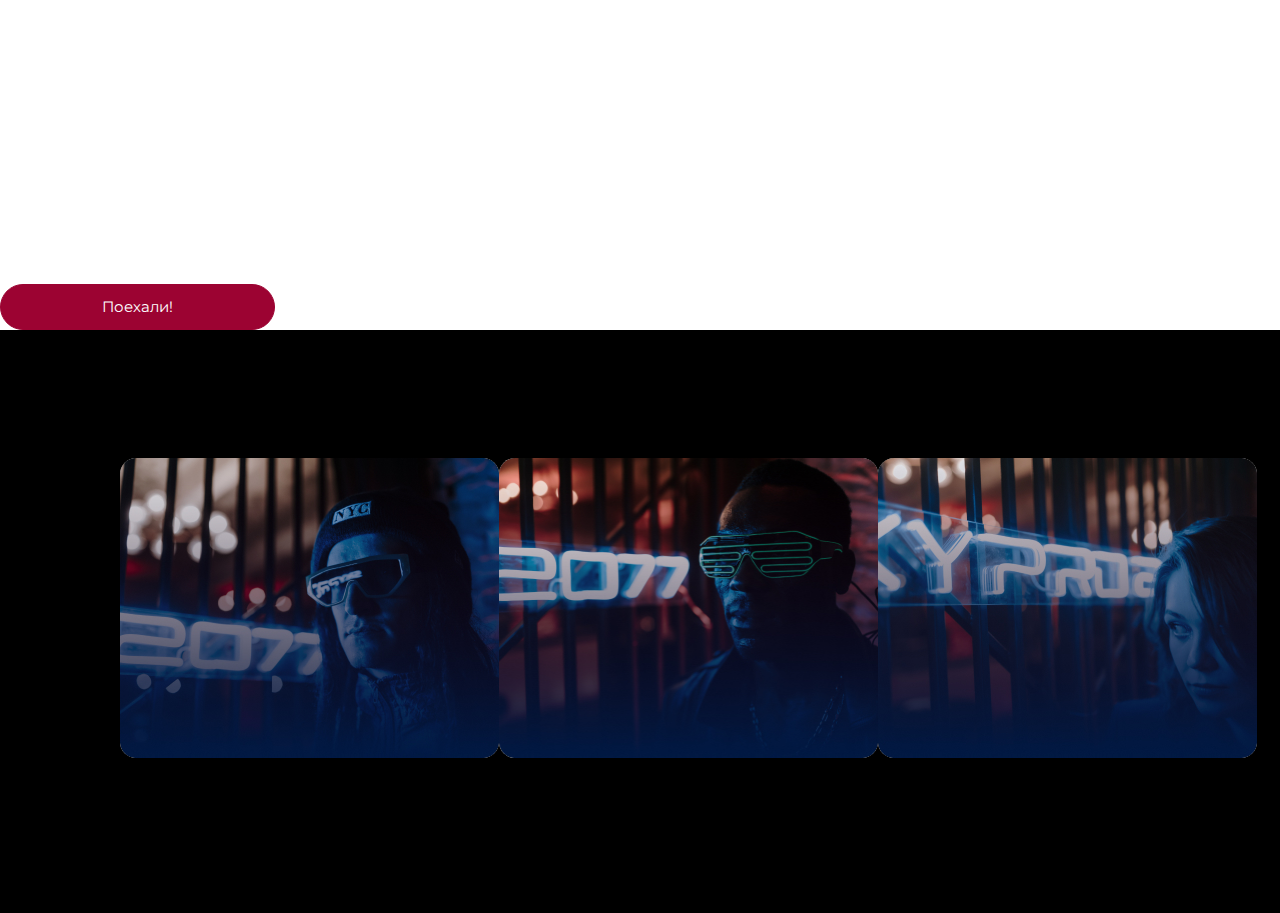
==== hw3/index 2.html @ bc56debc "commithw3" ====
<!DOCTYPE html>
<html lang="en">
<head>
    <meta charset="UTF-8">
    <meta name="viewport" content="width=device-width, initial-scale=1.0">
    <title>Document</title>
        <link rel="preconnect" href="https://fonts.googleapis.com">
    <link rel="preconnect" href="https://fonts.gstatic.com" crossorigin>
    <link href="https://fonts.googleapis.com/css2?family=Montserrat:wght@400;500;600&display=swap" rel="stylesheet">
    <link rel="stylesheet" href="style.css">
</head>

<body>
       <section class="top__content" >
            <h1 class="title">Добро пожаловать на мой сайт !</h1>
            <p class="top__text">
                Вам предстоит пройти несколько увлекательных игр. Если готов нажимай поехали и приступай
            </p>
            <button class="button">Поехали!</button>
       </section>
   

        <div class="product-content">
            <div class="product">
            <img src="image/game1.jpg" alt="" class="product__img">
            <h3 class="product__heading">Игра 1</h3>
            
            </div>
            
      

            <div class="product">
            <img src="image/game2.jpg" alt="" class="product__img">
            <h3 class="product__heading">Игра 2</h3>
            
            </div>
            
       
          
            <div class="product">
            <img src="image/game3.jpg" alt="Комод" class="product__img">
            <h3 class="product__heading">Игра 3</h3>
           
            </div>
        </div>


    </section>
    
   
          
           
    
    

</body>
</html>
---- hw3/style.css ----
@charset "UTF-8";

* {
    margin: 0;
    padding: 0;
    box-sizing: border-box;
}

body {
    font-family: 'Montserrat', sans-serif;
}
a {
    text-decoration: none;
}
.top {
    height: 735px;
    background-image: url(image/main.jpg);
    background-repeat: no-repeat;
    background-position: center;
    background-size: cover;
    height: 1024px;
}

.title {
    font-style: normal;
    font-weight: 700;
    font-size: 64px;
    line-height: 78px;
    color: #FFFFFF;
    padding-top: 64px;
    margin-bottom: 16px;
    width: 792px;

}

.top__text {
    font-style: normal;
    font-weight: 400;
    font-size: 24px;
    line-height: 32px;
    color: #FFFFFF;
    margin-bottom: 16px;
}


.button {
    color: #FFFFFF;
    font-family: Montserrat;
    font-size: 18px;
    font-style: normal;
    font-weight: 400;
    line-height: normal;
    background: rgba 222, 215, 215, 0.41;
    border: 1px solid #9C0332;
    box-sizing: border-box;
    border-radius: 30px;
    background: #9C0332;
    width: 275px;
    height: 46px;
    font-size: 15px;
    line-height: 18px;
    
}



.product-content {
    height: 100%;
    margin: 0;
    padding-left: 120px;
    padding-right: 120px;
    display: flex;
    flex-direction: row;
    justify-content: space-between;
    align-items: center;
    /* border-radius: 16px; */
    background: #000;
   
}


.product__img {
    margin-top: 128px;
    margin-bottom: 128px;
    width: 379px;
    height: 300px;
    border-radius: 16px;
    
    

}
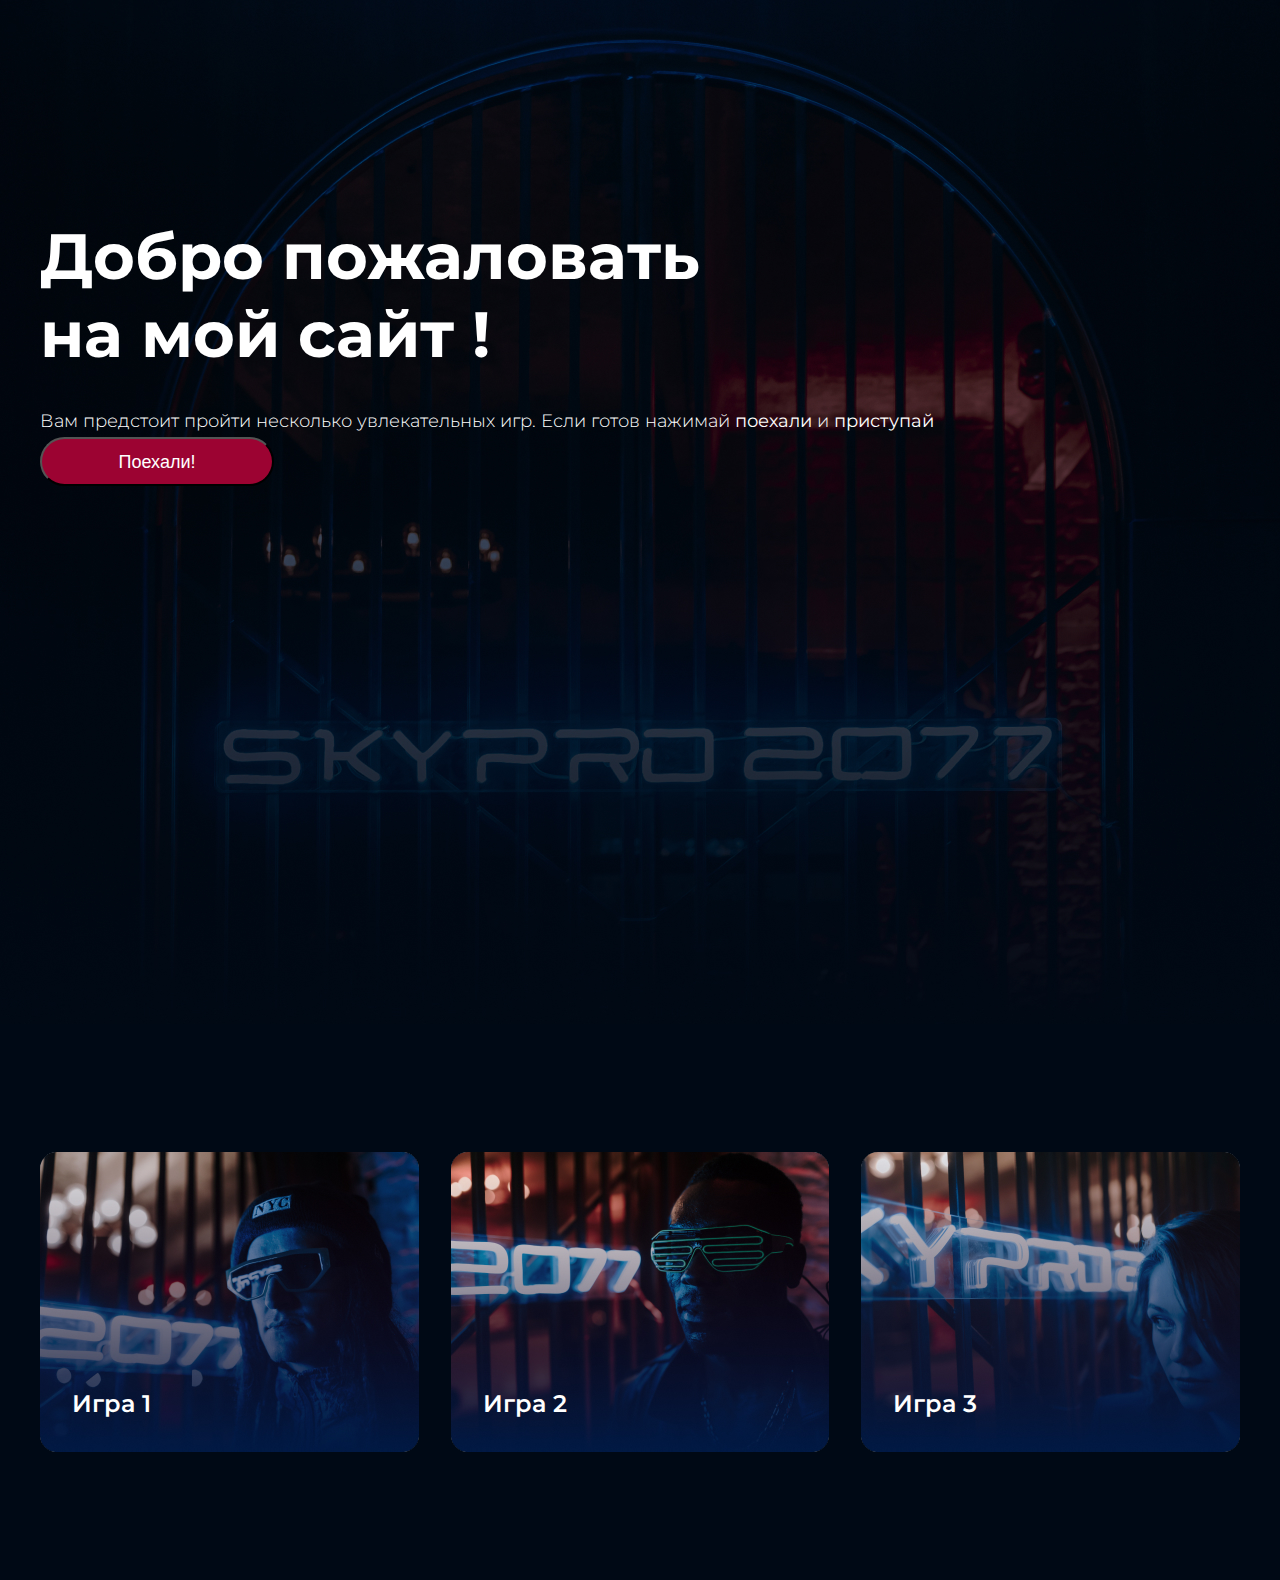
==== commit f87023ff: "comhw3" ====
--- a/hw3/index 2.html
+++ b/hw3/index 2.html
@@ -11,46 +11,26 @@
 </head>
 
 <body>
-       <section class="top__content" >
-            <h1 class="title">Добро пожаловать на мой сайт !</h1>
-            <p class="top__text">
-                Вам предстоит пройти несколько увлекательных игр. Если готов нажимай поехали и приступай
-            </p>
-            <button class="button">Поехали!</button>
-       </section>
-   
 
-        <div class="product-content">
-            <div class="product">
-            <img src="image/game1.jpg" alt="" class="product__img">
-            <h3 class="product__heading">Игра 1</h3>
-            
-            </div>
-            
-      
+    <section class="top center">
+        <h1 class="header">Добро пожаловать <br />
+             на мой сайт !
+        </h1>
+        <p class="text">
+            Вам предстоит пройти несколько увлекательных игр. Если готов нажимай <b>поехали</b> и <b>приступай</b>
+        </p>
+        <button class="button">Поехали!</button>
+    </section>
+ 
+     <section class="games center">
+        <a href="#" class="game game-1"><div class="game__name">Игра 1</div></a>
+        <a href="#" class="game game-2"><div class="game__name">Игра 2</div></a> 
+        <a href="#" class="game game-3"><div class="game__name">Игра 3</div></a>
+    </section>
 
-            <div class="product">
-            <img src="image/game2.jpg" alt="" class="product__img">
-            <h3 class="product__heading">Игра 2</h3>
-            
-            </div>
-            
        
-          
-            <div class="product">
-            <img src="image/game3.jpg" alt="Комод" class="product__img">
-            <h3 class="product__heading">Игра 3</h3>
-           
-            </div>
-        </div>
 
 
-    </section>
-    
-   
-          
-           
-    
     
 
 </body>
--- a/hw3/style.css
+++ b/hw3/style.css
@@ -12,80 +12,95 @@
 a {
     text-decoration: none;
 }
+
+.center {
+    padding-left: calc(50% - 600px);
+    padding-right: calc(50% - 600px);
+  }
+
 .top {
-    height: 735px;
+    height: 1024px;
     background-image: url(image/main.jpg);
     background-repeat: no-repeat;
     background-position: center;
     background-size: cover;
-    height: 1024px;
+    
 }
 
-.title {
+.header {
+    padding-top: 217px;
+    width: 788px;
     font-style: normal;
     font-weight: 700;
     font-size: 64px;
     line-height: 78px;
     color: #FFFFFF;
-    padding-top: 64px;
-    margin-bottom: 16px;
-    width: 792px;
+  
 
 }
 
-.top__text {
+.text {
+    padding-top: 32px;
     font-style: normal;
-    font-weight: 400;
-    font-size: 24px;
+    font-weight: 300;
+    font-size: 18px;
     line-height: 32px;
     color: #FFFFFF;
-    margin-bottom: 16px;
+    
 }
 
 
 .button {
+    width: 234px;
+    height: 49px;
+    font-weight: 400;
+    font-size: 18px;
+    line-height: 22px;
     color: #FFFFFF;
-    font-family: Montserrat;
-    font-size: 18px;
-    font-style: normal;
-    font-weight: 400;
-    line-height: normal;
-    background: rgba 222, 215, 215, 0.41;
-    border: 1px solid #9C0332;
+    border-radius: 30px;
+    background: #9c0332;
     box-sizing: border-box;
-    border-radius: 30px;
-    background: #9C0332;
-    width: 275px;
-    height: 46px;
-    font-size: 15px;
-    line-height: 18px;
-    
+    display: flex ;
+    align-items: center ;
+    justify-content: center ;
+    text-decoration: none ;
 }
 
+.games {
+    padding-top: 128px;
+    height: 556px;
+    background-color: #000915;
+    display: grid;
+    gap: 32px;
+    grid-template-columns: repeat(12, 1fr);
+  }
+  
+  .game {
+    height: 300px;
+    grid-column: span 4;
+    border-radius: 17px;
+    background-size: cover;
+    position: relative;
+  }
+  
+  .game__name {
+    position: absolute;
+    left: 32px;
+    bottom: 32px;
+    font-style: normal;
+    font-weight: 600;
+    font-size: 24px;
+    line-height: 32px;
+    color: #ffffff;
+  }
+  
+  .game-1 {
+    background-image: url(image/game1.jpg);
+  }
+  .game-2 {
+    background-image: url(image/game2.jpg);
+  }
+  .game-3 {
+    background-image: url(image/game3.jpg);
+  }
 
-
-.product-content {
-    height: 100%;
-    margin: 0;
-    padding-left: 120px;
-    padding-right: 120px;
-    display: flex;
-    flex-direction: row;
-    justify-content: space-between;
-    align-items: center;
-    /* border-radius: 16px; */
-    background: #000;
-   
-}
-
-
-.product__img {
-    margin-top: 128px;
-    margin-bottom: 128px;
-    width: 379px;
-    height: 300px;
-    border-radius: 16px;
-    
-    
-
-}
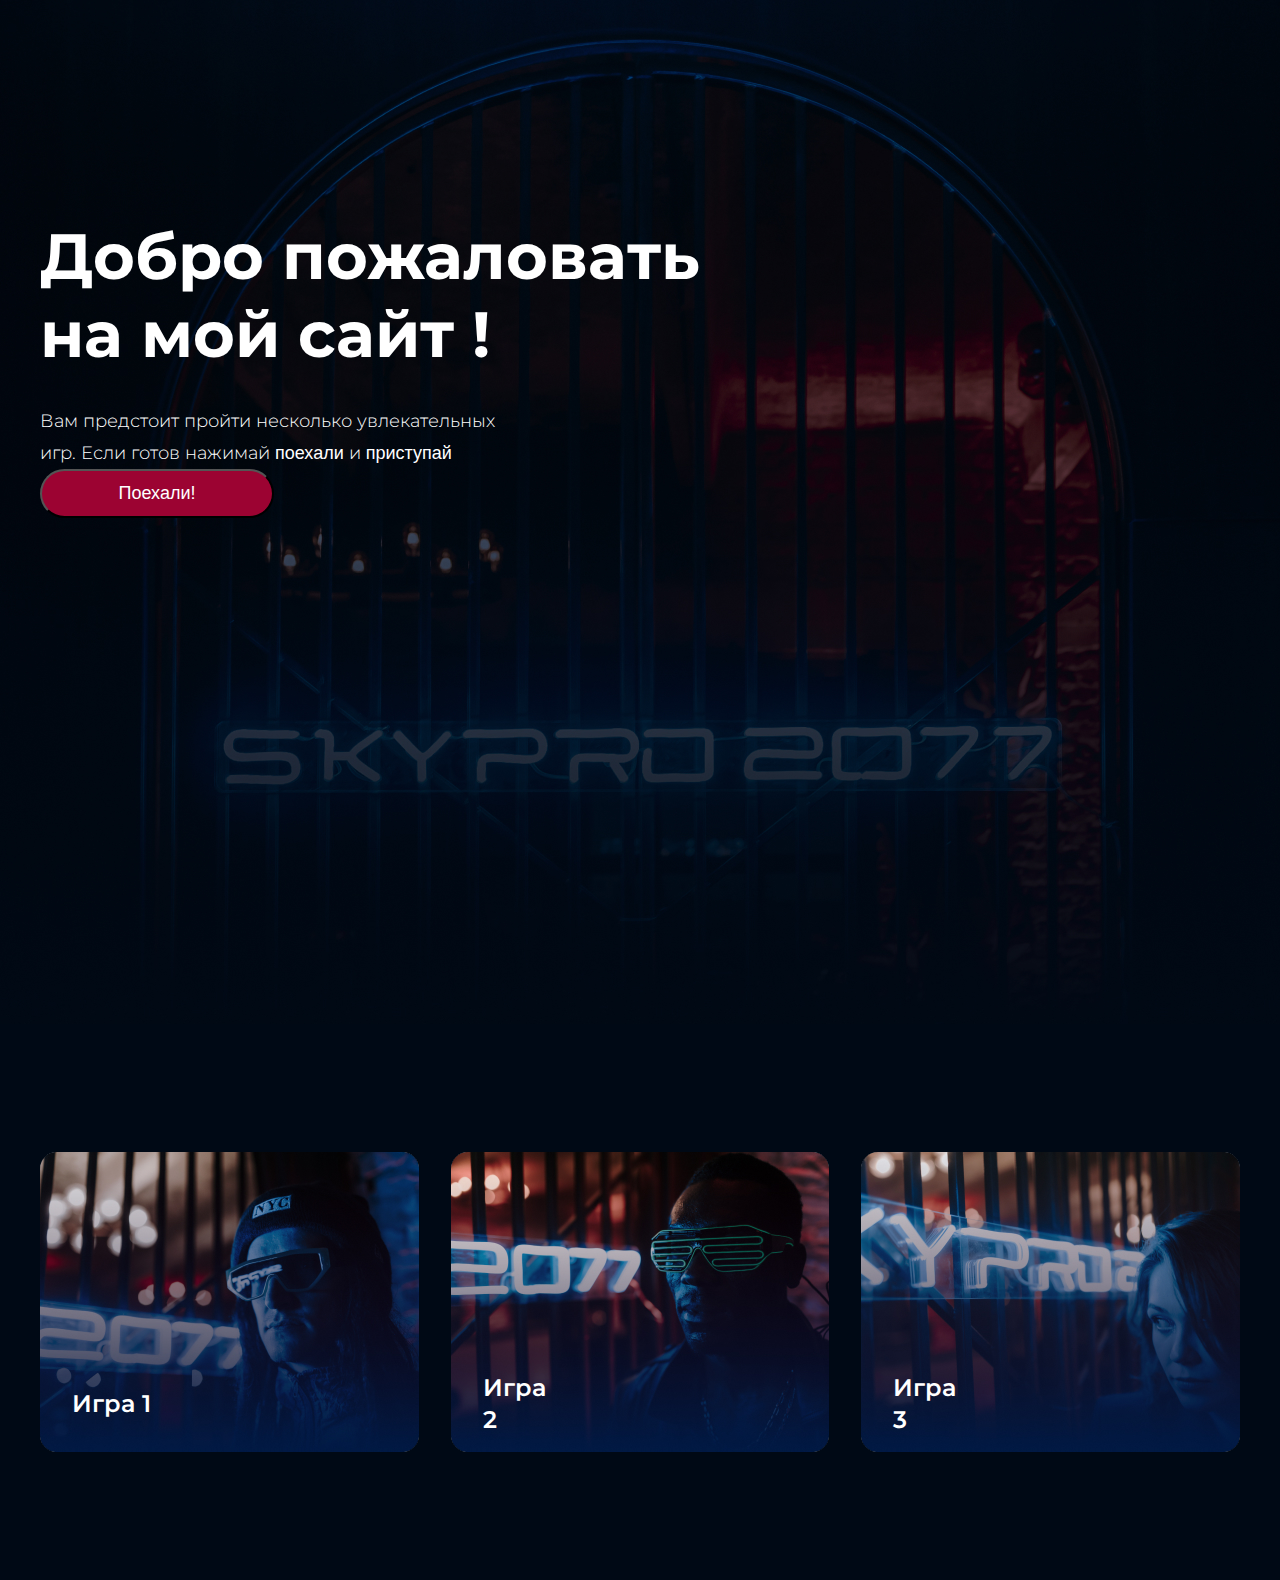
==== commit 6be11140: "commithw3hover" ====
--- a/hw3/index 2.html
+++ b/hw3/index 2.html
@@ -17,7 +17,7 @@
              на мой сайт !
         </h1>
         <p class="text">
-            Вам предстоит пройти несколько увлекательных игр. Если готов нажимай <b>поехали</b> и <b>приступай</b>
+            Вам предстоит пройти несколько увлекательных игр. Если готов нажимай <b class="link">поехали</b> и <b class="link">приступай</b>
         </p>
         <button class="button">Поехали!</button>
     </section>
--- a/hw3/style.css
+++ b/hw3/style.css
@@ -28,34 +28,51 @@
 }
 
 .header {
-    padding-top: 217px;
-    width: 788px;
-    font-style: normal;
-    font-weight: 700;
-    font-size: 64px;
-    line-height: 78px;
-    color: #FFFFFF;
+  display: flex;
+flex-direction: column;
+justify-content: center;
+flex-shrink: 0;
+padding-top: 217px;
+color: #FFF;
+font-family: Montserrat;
+font-size: 64px;
+font-style: normal;
+font-weight: 700;
+line-height: normal;
   
 
 }
 
 .text {
-    padding-top: 32px;
-    font-style: normal;
-    font-weight: 300;
-    font-size: 18px;
-    line-height: 32px;
-    color: #FFFFFF;
+  width: 481px;
+  color: #FFF;
+font-family: Montserrat;
+font-size: 18px;
+font-style: normal;
+font-weight: 300;
+line-height: 32px; /* 177.778% */
+
+padding-top: 32px;
+
+
     
 }
-
+.link {
+  font-family: sans-serif;
+  font-size: 18px;
+}
+.link:hover {
+  color: #b71717;
+}
 
 .button {
     width: 234px;
     height: 49px;
+    flex-shrink: 0;
     font-weight: 400;
     font-size: 18px;
-    line-height: 22px;
+    line-height: normal;
+    font-style: normal;
     color: #FFFFFF;
     border-radius: 30px;
     background: #9c0332;
@@ -65,6 +82,7 @@
     justify-content: center ;
     text-decoration: none ;
 }
+
 
 .games {
     padding-top: 128px;
@@ -84,6 +102,12 @@
   }
   
   .game__name {
+    display: flex;
+width: 79px;
+height: 31.639px;
+flex-direction: column;
+justify-content: center;
+flex-shrink: 0;
     position: absolute;
     left: 32px;
     bottom: 32px;
@@ -104,3 +128,34 @@
     background-image: url(image/game3.jpg);
   }
 
+@media (max-width: 600px) {
+    .center {
+        padding-left: 16px;
+        padding-right: 16px;
+    }
+    .top {
+        height: 735px;
+        width: auto;
+        display: flex;
+        flex-direction: column;
+        align-items: center;
+        background-position: center;
+    
+    }
+    .header {
+        padding-top: 238px;
+        font-size: 32px;
+        top: center;
+    }
+    .text {
+        font-size: 14px;
+        text-align: center;
+        line-height: 22px;
+        margin-bottom: 32px;
+    }
+    .games {
+        display: flex;
+        flex-direction: column;
+        align-items: center;
+    }
+}
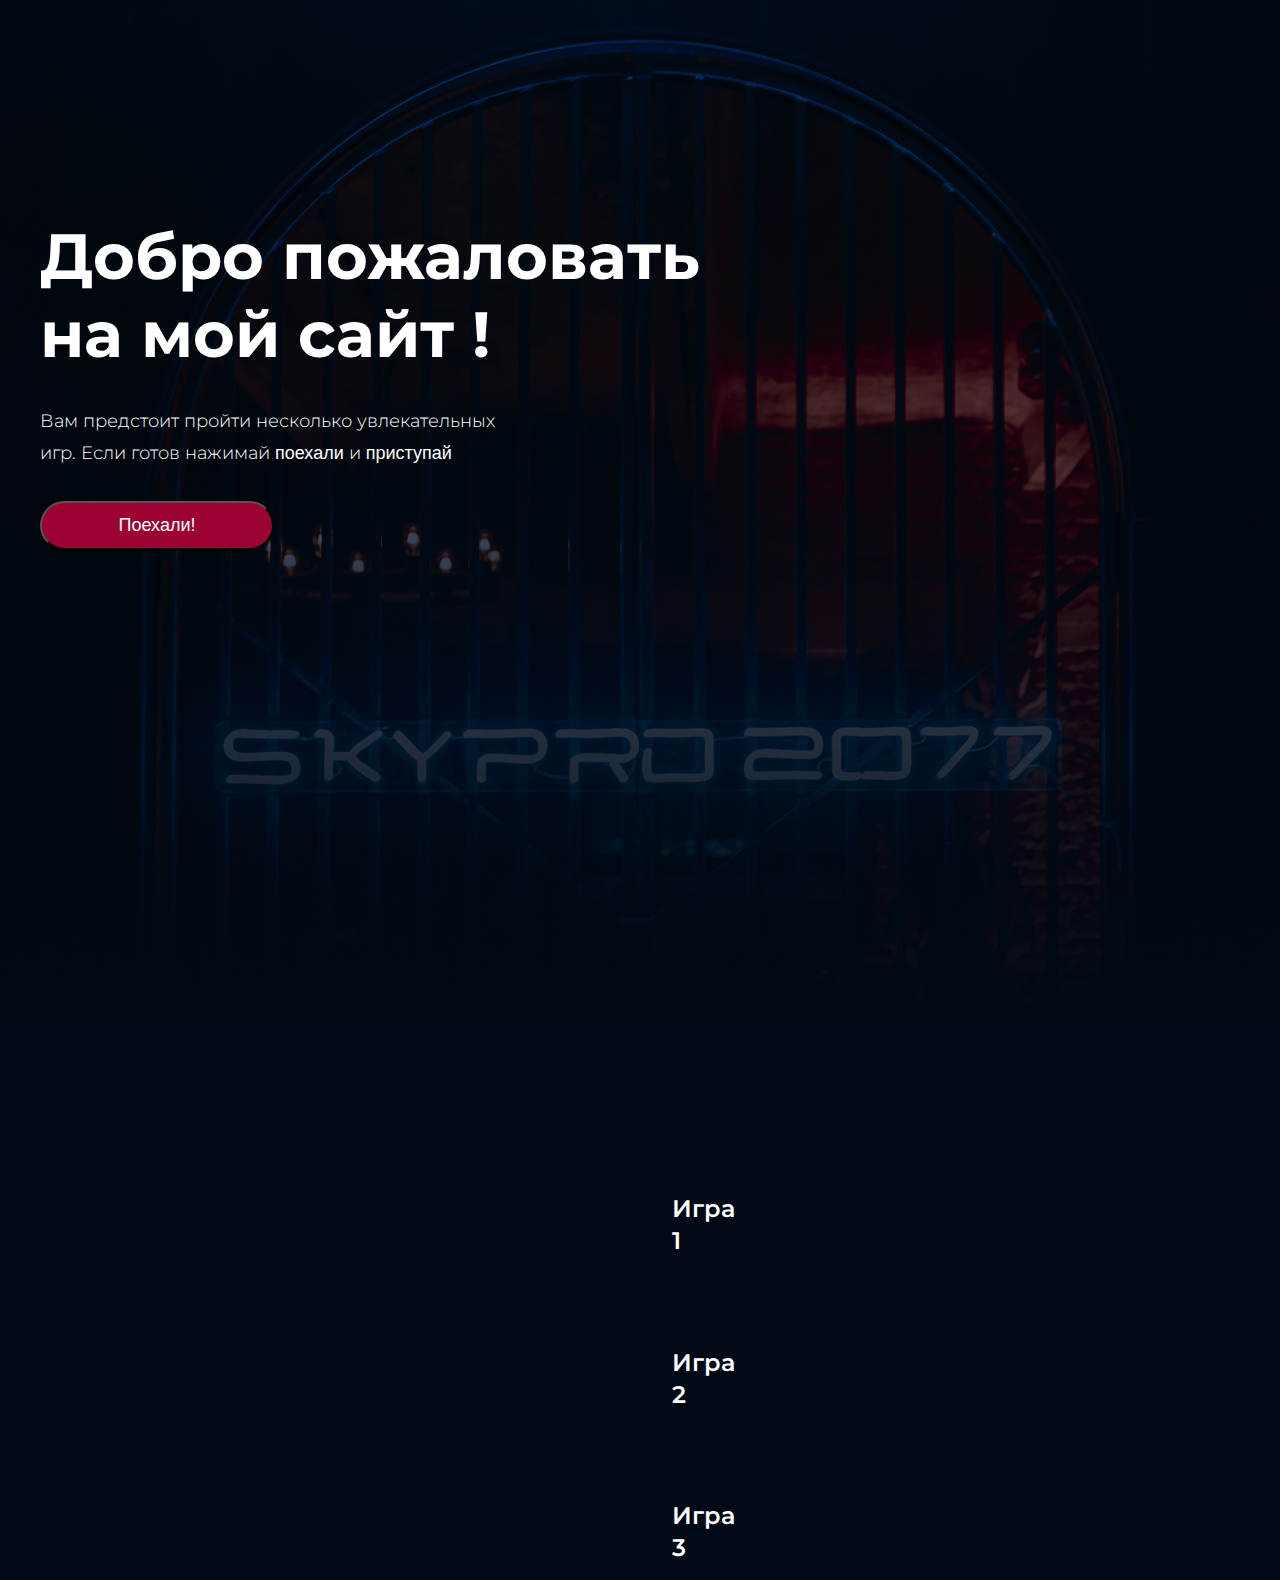
==== commit 585f1f02: "comm3" ====
--- a/hw3/index 2.html
+++ b/hw3/index 2.html
@@ -12,6 +12,7 @@
 
 <body>
 
+    
     <section class="top center">
         <h1 class="header">Добро пожаловать <br />
              на мой сайт !
@@ -19,7 +20,13 @@
         <p class="text">
             Вам предстоит пройти несколько увлекательных игр. Если готов нажимай <b class="link">поехали</b> и <b class="link">приступай</b>
         </p>
-        <button class="button">Поехали!</button>
+        
+            <button class="button">Поехали!</button>
+
+    
+      
+           
+
     </section>
  
      <section class="games center">
--- a/hw3/style.css
+++ b/hw3/style.css
@@ -53,7 +53,7 @@
 line-height: 32px; /* 177.778% */
 
 padding-top: 32px;
-
+margin-bottom: 32px;
 
     
 }
@@ -88,9 +88,10 @@
     padding-top: 128px;
     height: 556px;
     background-color: #000915;
-    display: grid;
+    display: flex;
+    justify-content: center;
     gap: 32px;
-    grid-template-columns: repeat(12, 1fr);
+    
   }
   
   .game {
@@ -103,8 +104,7 @@
   
   .game__name {
     display: flex;
-width: 79px;
-height: 31.639px;
+height: 32px;
 flex-direction: column;
 justify-content: center;
 flex-shrink: 0;
@@ -128,34 +128,49 @@
     background-image: url(image/game3.jpg);
   }
 
-@media (max-width: 600px) {
-    .center {
-        padding-left: 16px;
-        padding-right: 16px;
-    }
+  
+@media (min-width: 320px) and (max-width: 767px) {
+   .center {
+    padding-left: 16px;
+    padding-right: 16px;
+        
+   }
     .top {
-        height: 735px;
-        width: auto;
-        display: flex;
-        flex-direction: column;
-        align-items: center;
-        background-position: center;
+       background: url(image/main1.jpg);
+       background-repeat: no-repeat;
+       background-size: cover;
+       height: 735px;
+       gap: 33px;
+       padding-top: 239px;
+       align-items: center;
+       box-sizing: border-box;
     
     }
     .header {
-        padding-top: 238px;
+    
         font-size: 32px;
-        top: center;
+        width: 343px;
+        text-align: center;
     }
     .text {
+      
         font-size: 14px;
+        line-height: 22px;
+        width: 343px;
         text-align: center;
-        line-height: 22px;
-        margin-bottom: 32px;
+       margin-bottom: 32px;
+    }
+
+    .button {
+      
+      margin: auto ;
+     
+    }
+
     }
     .games {
         display: flex;
         flex-direction: column;
         align-items: center;
     }
-}
+
